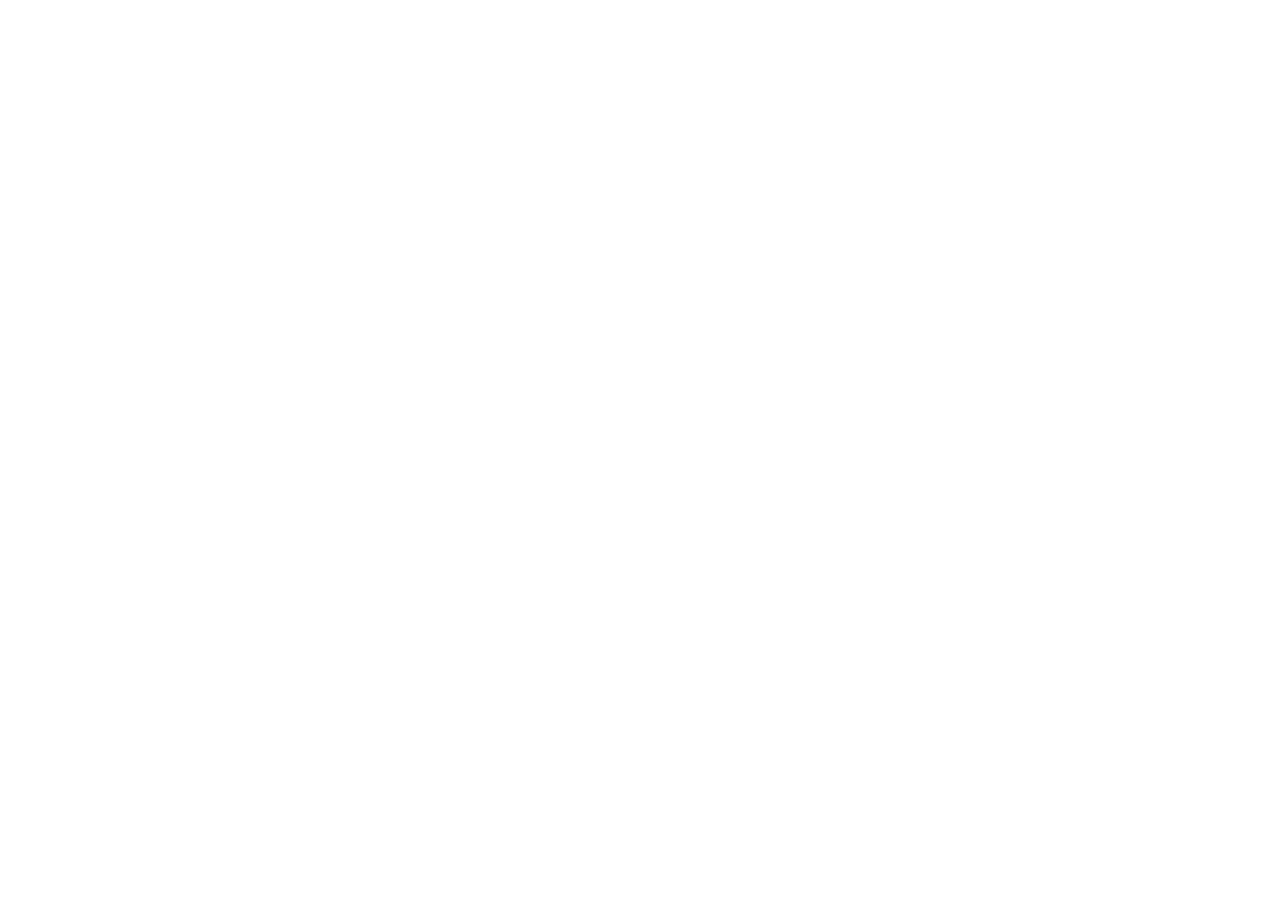
==== index.html @ 9d070414 "Preparazione su figma (non si vede ma ci sono)" ====
<!DOCTYPE html>
<html lang="en">
<head>
    <meta charset="UTF-8">
    <meta http-equiv="X-UA-Compatible" content="IE=edge">
    <meta name="viewport" content="width=device-width, initial-scale=1.0">
    <title>Spotify</title>

    <link rel="stylesheet" href="css/style.css">
    <link rel="preconnect" href="https://fonts.googleapis.com">
<link rel="preconnect" href="https://fonts.gstatic.com" crossorigin>
<link href="https://fonts.googleapis.com/css2?family=Montserrat:wght@300;400;500;600&display=swap" rel="stylesheet">
</head>
<body>
    
</body>
</html>
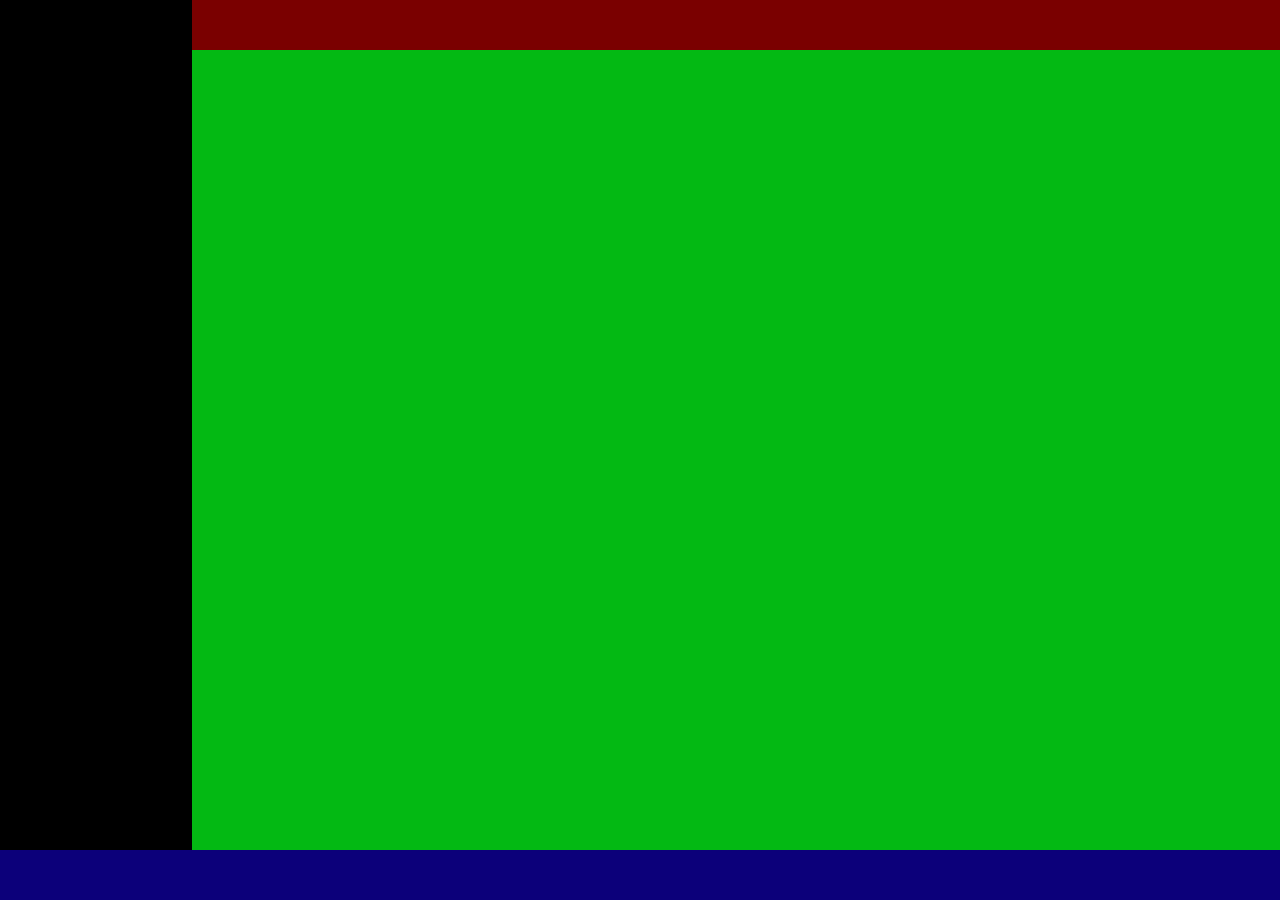
==== commit ac23582b: "Layout abbozzato" ====
--- a/index.html
+++ b/index.html
@@ -12,6 +12,16 @@
 <link href="https://fonts.googleapis.com/css2?family=Montserrat:wght@300;400;500;600&display=swap" rel="stylesheet">
 </head>
 <body>
-    
+    <div class="top-site flex">
+        <div class="col-left flex"> 
+            <div class="section-flex nav"></div>
+        </div>
+        <div class="col-right flex">
+            <div class="section-flex banner"></div>
+            <div class="section-flex main"></div>
+        </div>
+    </div>  
+        <div class="section-flex player"></div>
+
 </body>
 </html>--- a/css/style.css
+++ b/css/style.css
@@ -0,0 +1,53 @@
+*{
+    margin: 0;
+    padding: 0;
+    box-sizing: border-box;
+}
+
+.flex{
+    display: flex;
+    
+}
+
+.top-site{
+ flex-direction: row;
+ /* background-color: brown; */
+ width: 100%;
+ height: calc(100vh - 50px);
+}
+
+.col-right{
+    flex-direction: column;
+    width: 85%;
+    height: 100%;
+}
+
+
+.col-left{
+    width: 15%;
+    height: 100%;
+}
+
+
+.banner{
+    background-color: rgb(122, 0, 0);
+    flex-basis: 50px;
+}
+
+.nav{
+    flex-basis: 100%;
+    background-color: rgb(0, 0, 0);
+    height: calc(100vh - 50px);
+}
+
+
+.main{
+    background-color: rgb(3, 185, 19);
+    flex-basis: calc(100vh - 100px);
+}
+
+.player{
+    width: 100%;
+    background-color: rgb(12, 0, 122);
+    height: 50px;
+}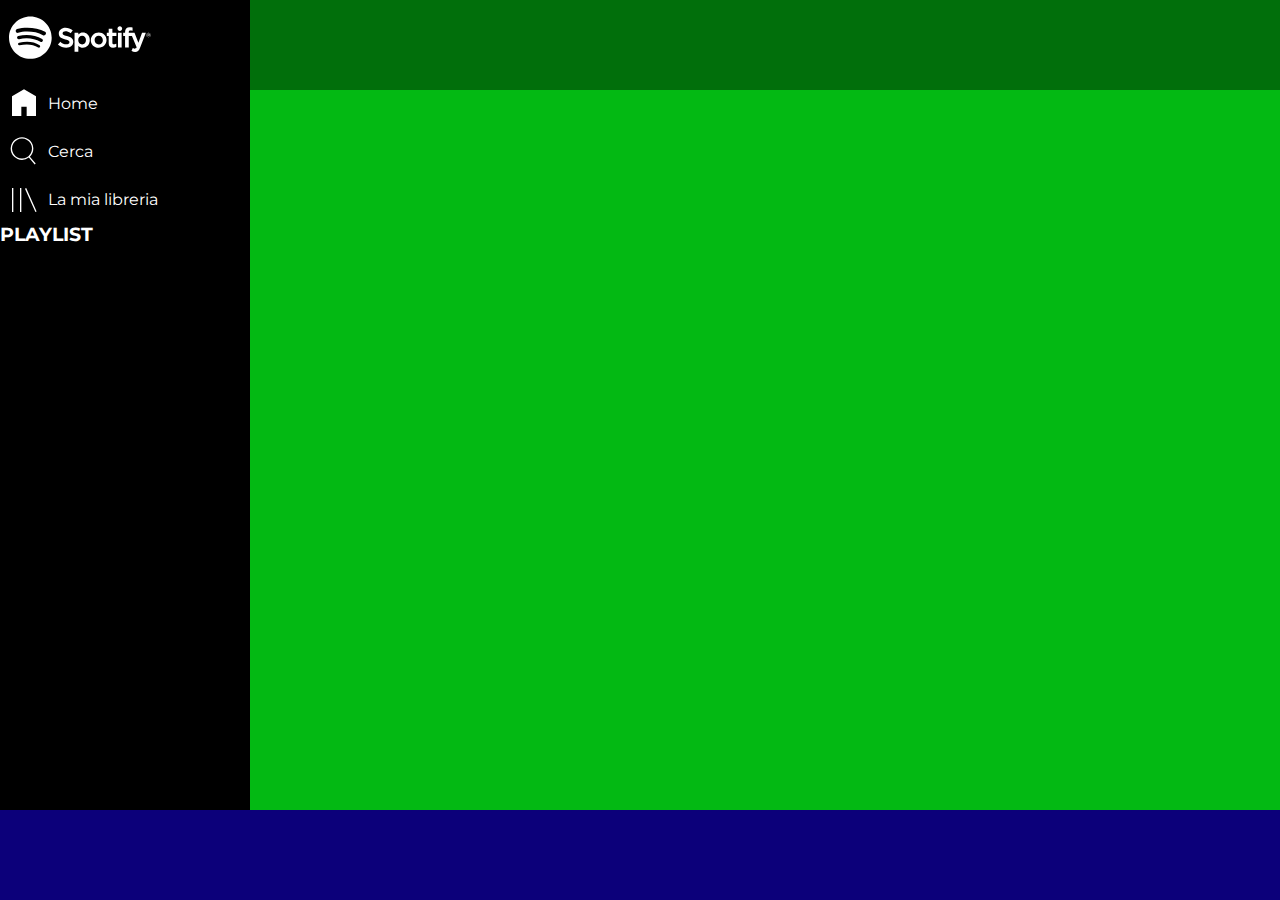
==== commit ef38c4da: "header (da finire)" ====
--- a/index.html
+++ b/index.html
@@ -14,14 +14,25 @@
 <body>
     <div class="top-site flex">
         <div class="col-left flex"> 
-            <div class="section-flex nav"></div>
+            <header>
+                <img class="logo" src="img/logo.svg" alt="Logo Spotify">
+                <ul class="navbar flex">
+                    <li class="flex"><img class="icon" src="img/home.svg" alt=""> Home</li>
+                    <li class="flex"><img class="icon" src="img/search.svg" alt=""> Cerca</li>
+                    <li class="flex"><img class="icon" src="img/libreria.svg" alt=""> La mia libreria</li>
+                </ul>
+                <h3>PLAYLIST</h3>
+                <span>
+                    <img src="img/" alt="">
+                </span>
+            </header>
         </div>
         <div class="col-right flex">
-            <div class="section-flex banner"></div>
-            <div class="section-flex main"></div>
+            <div class="banner"></div>
+            <main></main>
         </div>
     </div>  
-        <div class="section-flex player"></div>
+        <div class="player"></div>
 
 </body>
 </html>--- a/css/style.css
+++ b/css/style.css
@@ -3,7 +3,10 @@
     padding: 0;
     box-sizing: border-box;
 }
-
+html{
+    color: white;
+    font-family: "Montserrat", Arial, Helvetica, sans-serif;
+}
 .flex{
     display: flex;
     
@@ -11,43 +14,63 @@
 
 .top-site{
  flex-direction: row;
- /* background-color: brown; */
  width: 100%;
- height: calc(100vh - 50px);
+ height: calc(100vh - 90px);
 }
 
 .col-right{
     flex-direction: column;
-    width: 85%;
+    width: calc(100% - 250px);
     height: 100%;
+    background-color: rgb(3, 185, 19);
 }
 
 
 .col-left{
-    width: 15%;
+    width: 250px;
     height: 100%;
 }
 
 
 .banner{
-    background-color: rgb(122, 0, 0);
-    flex-basis: 50px;
+    background-color: rgba(0, 0, 0, .4);
+    flex-basis: 90px;
 }
 
-.nav{
-    flex-basis: 100%;
+header{
+    flex-basis: 250px;
     background-color: rgb(0, 0, 0);
-    height: calc(100vh - 50px);
+    height: calc(100vh - 90px);
 }
 
 
-.main{
+main{
     background-color: rgb(3, 185, 19);
-    flex-basis: calc(100vh - 100px);
+    flex-basis: calc(100vh - 180px);
 }
 
 .player{
     width: 100%;
     background-color: rgb(12, 0, 122);
-    height: 50px;
+    height: 90px;
+}
+
+/* header */
+
+.logo{
+    width: 10em;
+    padding: 1em .5em;
+}
+.navbar{
+    flex-direction: column;
+}
+li{
+    flex-direction: row;
+    align-items: center;
+    
+}
+
+.icon{
+    width: 3em;
+    padding: .5em;
 }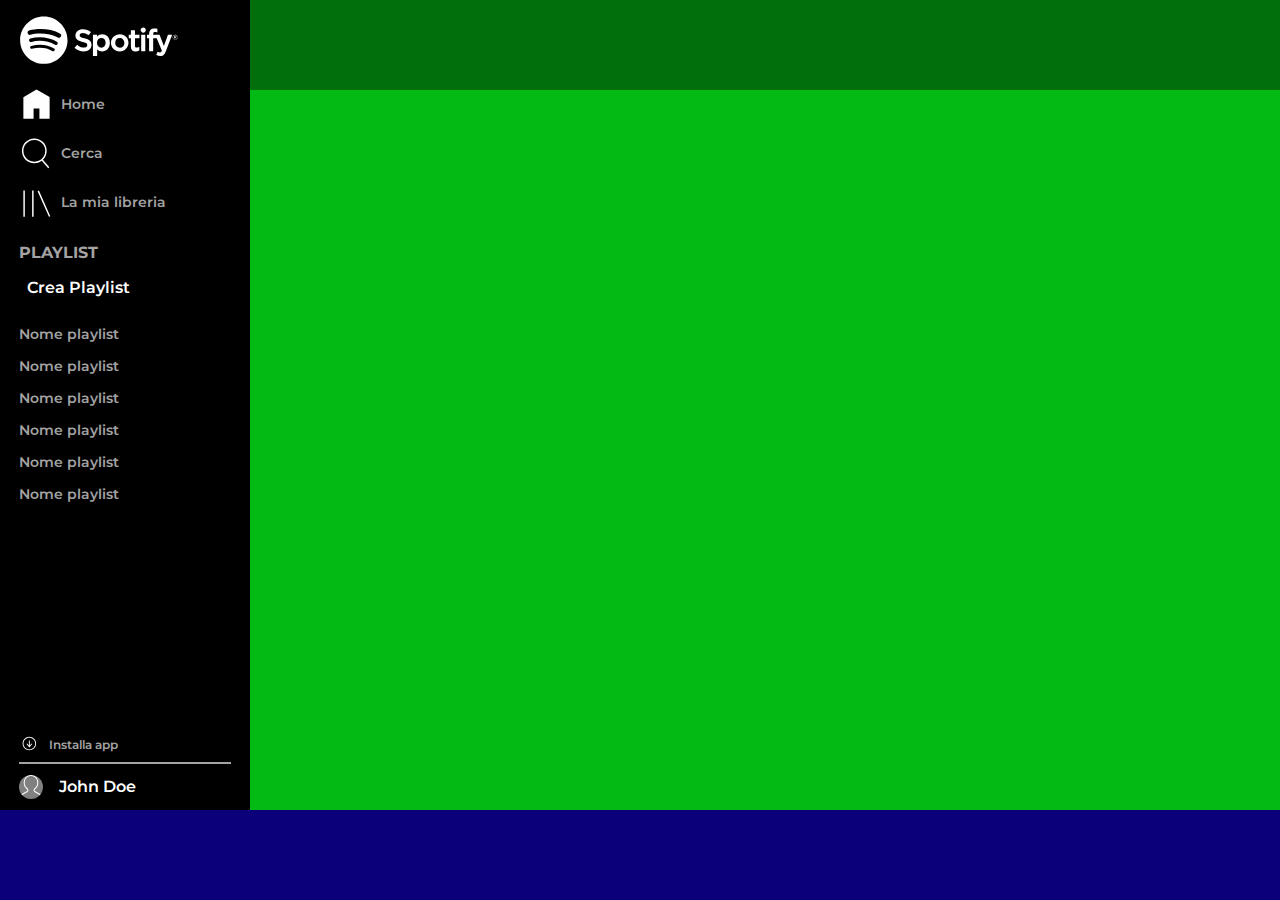
==== commit 8df7efa3: "header completo" ====
--- a/index.html
+++ b/index.html
@@ -10,29 +10,52 @@
     <link rel="preconnect" href="https://fonts.googleapis.com">
 <link rel="preconnect" href="https://fonts.gstatic.com" crossorigin>
 <link href="https://fonts.googleapis.com/css2?family=Montserrat:wght@300;400;500;600&display=swap" rel="stylesheet">
+<link rel="stylesheet" href="https://cdnjs.cloudflare.com/ajax/libs/font-awesome/6.0.0-beta3/css/all.min.css" integrity="sha512-Fo3rlrZj/k7ujTnHg4CGR2D7kSs0v4LLanw2qksYuRlEzO+tcaEPQogQ0KaoGN26/zrn20ImR1DfuLWnOo7aBA==" crossorigin="anonymous" referrerpolicy="no-referrer" />
 </head>
 <body>
-    <div class="top-site flex">
-        <div class="col-left flex"> 
-            <header>
+    <div class="site flex">
+            <header class="flex column">
                 <img class="logo" src="img/logo.svg" alt="Logo Spotify">
-                <ul class="navbar flex">
-                    <li class="flex"><img class="icon" src="img/home.svg" alt=""> Home</li>
-                    <li class="flex"><img class="icon" src="img/search.svg" alt=""> Cerca</li>
-                    <li class="flex"><img class="icon" src="img/libreria.svg" alt=""> La mia libreria</li>
+                <ul class="column flex">
+                    <li class="flex header-centered"><img class="icon" src="img/home.svg" alt=""> Home</li>
+                    <li class="flex header-centered"><img class="icon" src="img/search.svg" alt=""> Cerca</li>
+                    <li class="flex header-centered"><img class="icon" src="img/libreria.svg" alt=""> La mia libreria</li>
                 </ul>
                 <h3>PLAYLIST</h3>
-                <span>
-                    <img src="img/" alt="">
+                <span class="flex header-centered">
+                    <i class="fas fa-plus-square"></i>
+                    Crea Playlist
                 </span>
+                <ul class="column flex playlist">
+                    <li class="flex header-centered"> Nome playlist</li>
+                    <li class="flex header-centered"> Nome playlist</li>
+                    <li class="flex header-centered"> Nome playlist</li>
+                    <li class="flex header-centered"> Nome playlist</li>
+                    <li class="flex header-centered"> Nome playlist</li>
+                    <li class="flex header-centered"> Nome playlist</li>
+                    <li class="flex header-centered"> Nome playlist</li>
+                    <li class="flex header-centered"> Nome playlist</li>
+                    <li class="flex header-centered"> Nome playlist</li>
+                    <li class="flex header-centered"> Nome playlist</li>
+                </ul>
+                <div class="profile flex">
+                    <div class="install flex">
+                        <img src="img/download.svg" alt="">
+                        Installa app
+                    </div>
+                    <div class="line"></div>
+                    <div class="user-container flex">
+                        <div class="img-container">
+                            <img class="img-user" src="img/profile.svg" alt=""> 
+                        </div>
+                        <span>John Doe</span>
+                    </div>
+                </div>
             </header>
-        </div>
-        <div class="col-right flex">
             <div class="banner"></div>
             <main></main>
-        </div>
+            <div class="player"></div>
     </div>  
-        <div class="player"></div>
 
 </body>
 </html>--- a/css/style.css
+++ b/css/style.css
@@ -3,74 +3,135 @@
     padding: 0;
     box-sizing: border-box;
 }
+:root{
+    --height-topside:calc(100vh - 90px);
+    --height-bar: 90px;
+    --font-color: #A3A3A3;
+
+}
 html{
     color: white;
     font-family: "Montserrat", Arial, Helvetica, sans-serif;
+    font-weight: 600;
 }
 .flex{
     display: flex;
     
 }
 
-.top-site{
+.column{
+    flex-direction: column;
+}
+.site{
  flex-direction: row;
  width: 100%;
+ flex-wrap: wrap;
  height: calc(100vh - 90px);
 }
 
-.col-right{
-    flex-direction: column;
-    width: calc(100% - 250px);
-    height: 100%;
-    background-color: rgb(3, 185, 19);
-}
-
-
-.col-left{
-    width: 250px;
-    height: 100%;
-}
-
-
 .banner{
     background-color: rgba(0, 0, 0, .4);
-    flex-basis: 90px;
+    height: var(--height-bar);
+    width:calc(100% - 250px);
+    position: fixed;
+    top: 0;
+    right: 0;
 }
 
 header{
-    flex-basis: 250px;
+    flex:0 0 250px;
     background-color: rgb(0, 0, 0);
-    height: calc(100vh - 90px);
+    height: var(--height-topside);
+    padding-left: 1.2em;
+    color: var(--font-color);
 }
 
 
 main{
     background-color: rgb(3, 185, 19);
-    flex-basis: calc(100vh - 180px);
+    height: var(--height-topside);
+    flex:1 0 0 ;
+
 }
 
 .player{
     width: 100%;
     background-color: rgb(12, 0, 122);
-    height: 90px;
+    height: var(--height-bar);
 }
 
 /* header */
 
 .logo{
     width: 10em;
-    padding: 1em .5em;
+    padding: 1em 0;
 }
-.navbar{
-    flex-direction: column;
-}
-li{
+.header-centered {
     flex-direction: row;
     align-items: center;
-    
+}
+
+li{
+    font-size: 14px;
 }
 
 .icon{
     width: 3em;
-    padding: .5em;
+    padding: .5em .5em .5em 0;
+}
+
+header h3{
+    padding: 1rem 0;
+    font-size: 16px;
+}
+
+header i{
+    font-size: 4em;
+    padding-right: .5rem;
+}
+
+.playlist{
+    margin: 1.3em 0;
+    height: 200px;
+    overflow-y: auto;
+}
+.playlist > li{
+    padding: .5em 0;
+}
+.profile{
+    margin-right:1.2em;
+    flex: 1 1 auto;
+    justify-content: flex-end;
+    flex-direction: column;
+}
+.profile .install, 
+.profile .user-container {
+    margin: .7em 0 ;
+}
+.install{
+    font-size: 12px;
+    align-items: center;
+}
+.user-container{
+    align-items: center;
+}
+
+.profile img,
+.img-container{
+    width: 1.5em;
+    margin-right: 1em;
+}
+
+.line{
+    width: 100%;
+    border: 1px solid var(--font-color);
+}
+.img-container{
+    background-color: #808080;
+    border-radius: 50%;
+    overflow: hidden;
+    height: 1.5em;
+}
+span{
+color: white;
 }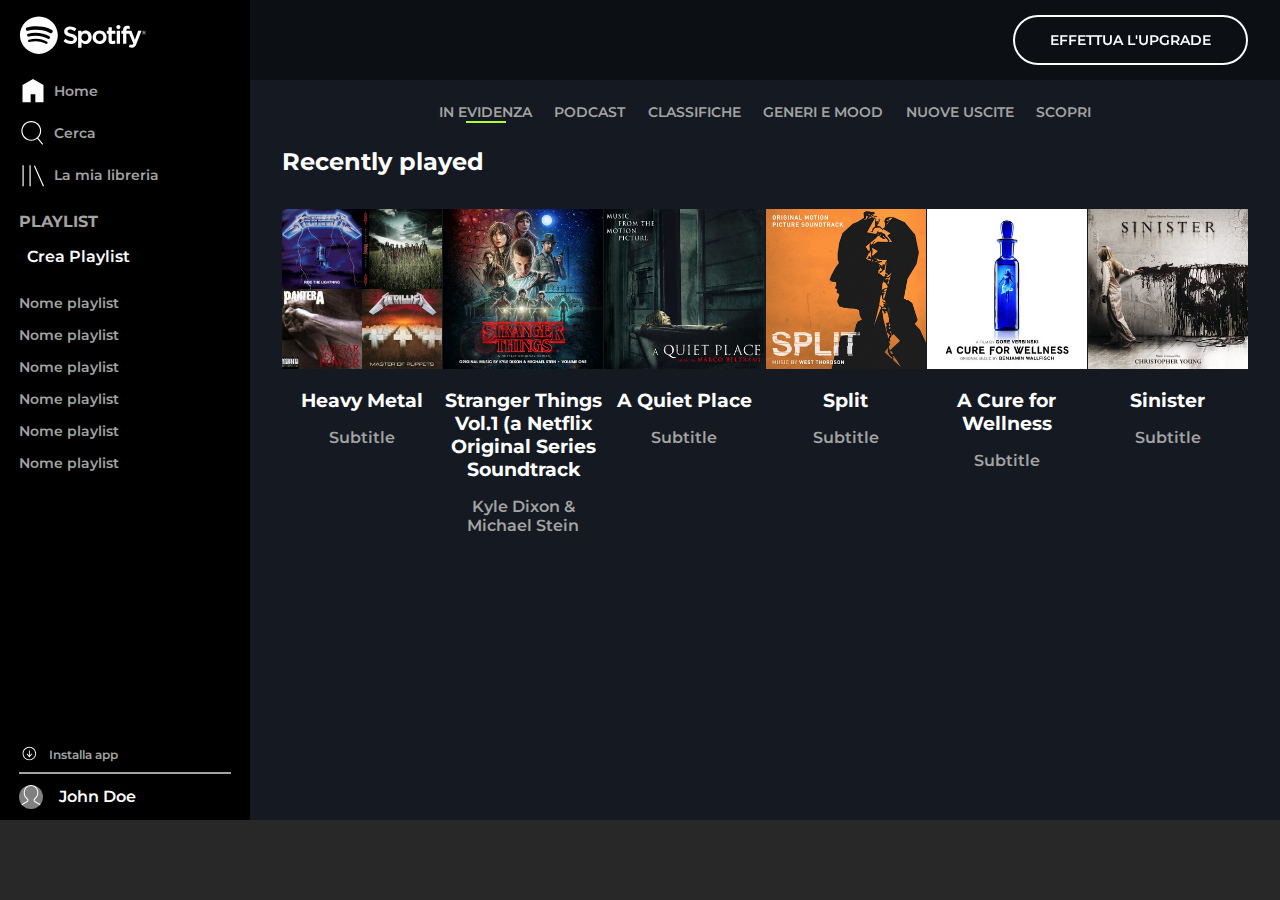
==== commit 0f54d5d9: "banner & recently played" ====
--- a/index.html
+++ b/index.html
@@ -17,26 +17,26 @@
             <header class="flex column">
                 <img class="logo" src="img/logo.svg" alt="Logo Spotify">
                 <ul class="column flex">
-                    <li class="flex header-centered"><img class="icon" src="img/home.svg" alt=""> Home</li>
-                    <li class="flex header-centered"><img class="icon" src="img/search.svg" alt=""> Cerca</li>
-                    <li class="flex header-centered"><img class="icon" src="img/libreria.svg" alt=""> La mia libreria</li>
+                    <li class="flex row-centered"><img class="icon" src="img/home.svg" alt=""> Home</li>
+                    <li class="flex row-centered"><img class="icon" src="img/search.svg" alt=""> Cerca</li>
+                    <li class="flex row-centered"><img class="icon" src="img/libreria.svg" alt=""> La mia libreria</li>
                 </ul>
                 <h3>PLAYLIST</h3>
-                <span class="flex header-centered">
+                <span class="flex row-centered">
                     <i class="fas fa-plus-square"></i>
                     Crea Playlist
                 </span>
                 <ul class="column flex playlist">
-                    <li class="flex header-centered"> Nome playlist</li>
-                    <li class="flex header-centered"> Nome playlist</li>
-                    <li class="flex header-centered"> Nome playlist</li>
-                    <li class="flex header-centered"> Nome playlist</li>
-                    <li class="flex header-centered"> Nome playlist</li>
-                    <li class="flex header-centered"> Nome playlist</li>
-                    <li class="flex header-centered"> Nome playlist</li>
-                    <li class="flex header-centered"> Nome playlist</li>
-                    <li class="flex header-centered"> Nome playlist</li>
-                    <li class="flex header-centered"> Nome playlist</li>
+                    <li class="flex row-centered"> Nome playlist</li>
+                    <li class="flex row-centered"> Nome playlist</li>
+                    <li class="flex row-centered"> Nome playlist</li>
+                    <li class="flex row-centered"> Nome playlist</li>
+                    <li class="flex row-centered"> Nome playlist</li>
+                    <li class="flex row-centered"> Nome playlist</li>
+                    <li class="flex row-centered"> Nome playlist</li>
+                    <li class="flex row-centered"> Nome playlist</li>
+                    <li class="flex row-centered"> Nome playlist</li>
+                    <li class="flex row-centered"> Nome playlist</li>
                 </ul>
                 <div class="profile flex">
                     <div class="install flex">
@@ -52,8 +52,59 @@
                     </div>
                 </div>
             </header>
-            <div class="banner"></div>
-            <main></main>
+            <div class="banner flex">
+                <div class="upgrade btn">
+                    Effettua l'upgrade
+                </div>
+            </div>
+            <main>
+                <ul class="nav flex">
+                    <li class="flex column">
+                        In evidenza
+                        <div class="nav-line"></div>
+                    </li>
+                    <li>Podcast </li>
+                    <li>Classifiche</li>
+                    <li>Generi e mood </li>
+                    <li>Nuove uscite </li>
+                    <li>Scopri</li>
+                </ul>
+
+            <h2>Recently played</h2>
+            <div class="track-played flex">
+                <div class="track-item flex">
+                    <img src="img/metal_lifting.jpg" alt="">
+                    <h3>Heavy Metal</h3>
+                    <span>Subtitle</span>
+                </div>
+                <div class="track-item flex">
+                    <img src="img/stranger.jpeg" alt="">
+                    <h3>Stranger Things Vol.1 (a Netflix Original Series Soundtrack</h3>
+                    <span>Kyle Dixon & Michael Stein</span>
+                </div>
+                <div class="track-item flex">
+                    <img src="img/aquietplace.jpeg" alt="">
+                    <h3>A Quiet Place</h3>
+                    <span>Subtitle</span>
+                </div>
+                <div class="track-item flex">
+                    <img src="img/split.jpeg" alt="">
+                    <h3>Split</h3>
+                    <span>Subtitle</span>
+                </div>
+                <div class="track-item flex">
+                    <img src="img/cure.jpeg" alt="">
+                    <h3>A Cure for Wellness</h3>
+                    <span>Subtitle</span>
+                </div>
+                <div class="track-item flex">
+                    <img src="img/sinister.jpeg" alt="">
+                    <h3>Sinister</h3>
+                    <span>Subtitle</span>
+                </div>
+            
+            </div>
+            </main>
             <div class="player"></div>
     </div>  
 
--- a/css/style.css
+++ b/css/style.css
@@ -4,8 +4,8 @@
     box-sizing: border-box;
 }
 :root{
-    --height-topside:calc(100vh - 90px);
-    --height-bar: 90px;
+    --height-topside:calc(100vh - var(--height-bar));
+    --height-bar: 80px;
     --font-color: #A3A3A3;
 
 }
@@ -26,18 +26,14 @@
  flex-direction: row;
  width: 100%;
  flex-wrap: wrap;
- height: calc(100vh - 90px);
+}
+.player{
+    width: 100%;
+    background-color: #282828;
+    height: var(--height-bar);
 }
 
-.banner{
-    background-color: rgba(0, 0, 0, .4);
-    height: var(--height-bar);
-    width:calc(100% - 250px);
-    position: fixed;
-    top: 0;
-    right: 0;
-}
-
+/* header */
 header{
     flex:0 0 250px;
     background-color: rgb(0, 0, 0);
@@ -45,28 +41,12 @@
     padding-left: 1.2em;
     color: var(--font-color);
 }
-
-
-main{
-    background-color: rgb(3, 185, 19);
-    height: var(--height-topside);
-    flex:1 0 0 ;
-
-}
-
-.player{
-    width: 100%;
-    background-color: rgb(12, 0, 122);
-    height: var(--height-bar);
-}
-
-/* header */
-
+/* colonna nav */
 .logo{
-    width: 10em;
+    width: 8em;
     padding: 1em 0;
 }
-.header-centered {
+.row-centered {
     flex-direction: row;
     align-items: center;
 }
@@ -76,9 +56,11 @@
 }
 
 .icon{
-    width: 3em;
+    width: 2.5em;
     padding: .5em .5em .5em 0;
 }
+
+/* playlist */
 
 header h3{
     padding: 1rem 0;
@@ -86,7 +68,7 @@
 }
 
 header i{
-    font-size: 4em;
+    font-size: 3em;
     padding-right: .5rem;
 }
 
@@ -98,6 +80,8 @@
 .playlist > li{
     padding: .5em 0;
 }
+
+/* profilo utente */
 .profile{
     margin-right:1.2em;
     flex: 1 1 auto;
@@ -133,5 +117,81 @@
     height: 1.5em;
 }
 span{
-color: white;
+    color: white;
+}
+
+/* Banner */
+.banner{
+    background-color: rgba(0, 0, 0, .4);
+    height: var(--height-bar);
+    width:calc(100% - 250px);
+    position: fixed;
+    top: 0;
+    right: 0;
+    justify-content: flex-end;
+    align-items: center;
+}
+
+.btn{
+    background-color: transparent;
+    border: 2px solid white;
+    color: white;
+    padding: 1em 2.5em;
+    border-radius: 30px;
+    text-transform:uppercase;
+    font-size: 14px;
+    margin-right: 2rem;
+}
+/* main page */
+main{
+    background-color: #141922;
+    height: var(--height-topside);
+    flex:1 1 0;
+    padding:calc(1em + var(--height-bar)) 2em;
+    color: var(--font-color);
+}
+.nav{
+    justify-content: center;
+    list-style: none;
+    flex-wrap: wrap;
+}
+.nav > li{
+    margin: .5em .8em;
+    text-transform: uppercase;
+}
+.nav > li:hover{
+    color: white;
+}
+.nav-line{
+    width: 40px;
+    border: 1px solid #ADFF2F;
+    align-self: center;
+}
+
+main h2{
+    color: white;
+    padding: .7em 0;
+}
+
+.track-played{
+    padding: 1em 0;
+    justify-content: space-between;
+    
+
+}
+.track-item{
+    flex:0 1 calc(90vw / 6 - 2em);
+    height: calc(90vw / 6 - 2em);
+    flex-direction: column;
+    text-align: center;
+    color: white;  
+}
+.track-item > img{
+    width: 100%;
+    margin-bottom:1.3em ;
+}
+
+.track-item > span{
+    padding-top: 1em;
+    color: var(--font-color);
 }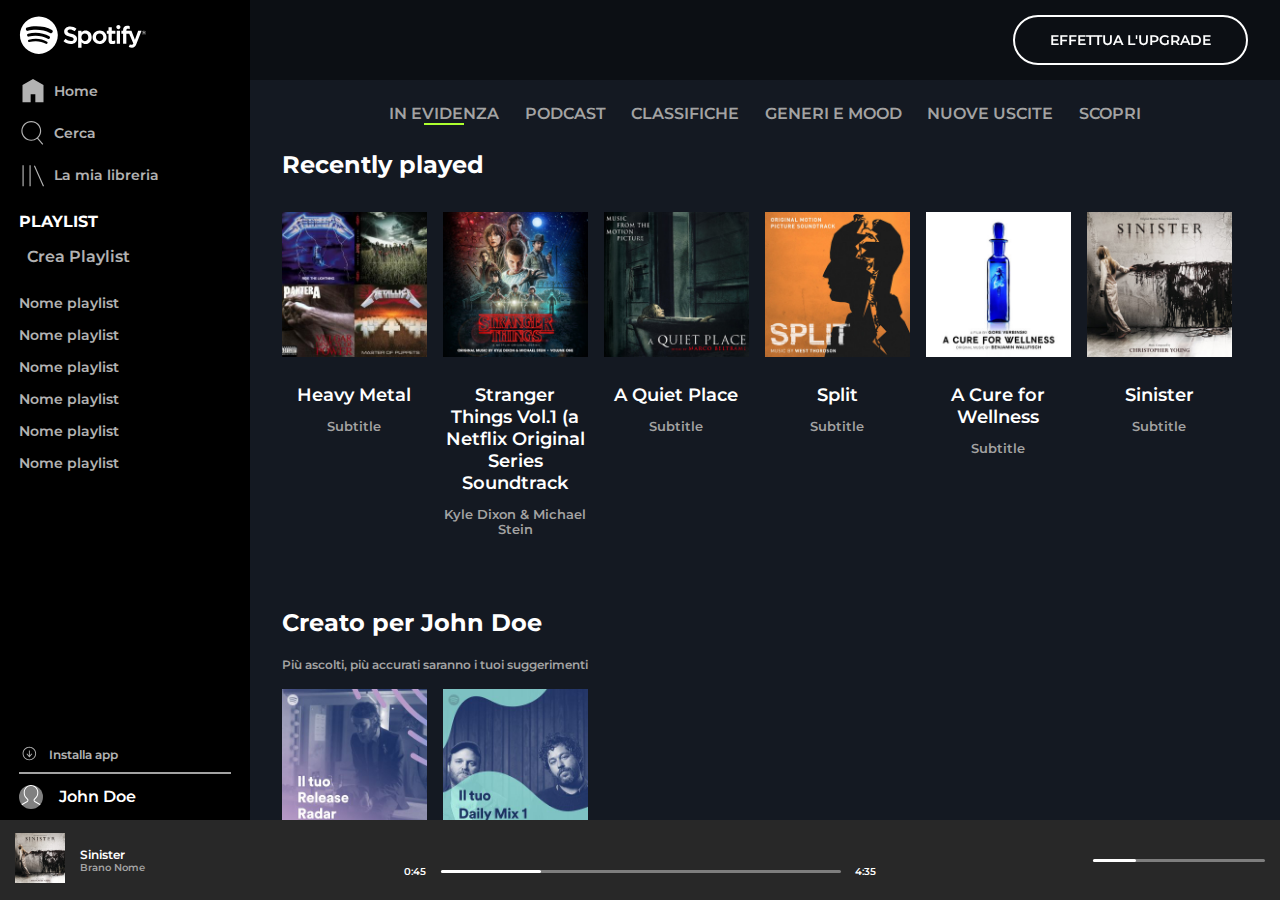
==== commit 97f4ee29: "footer" ====
--- a/index.html
+++ b/index.html
@@ -5,108 +5,219 @@
     <meta http-equiv="X-UA-Compatible" content="IE=edge">
     <meta name="viewport" content="width=device-width, initial-scale=1.0">
     <title>Spotify</title>
-
+    
     <link rel="stylesheet" href="css/style.css">
     <link rel="preconnect" href="https://fonts.googleapis.com">
-<link rel="preconnect" href="https://fonts.gstatic.com" crossorigin>
-<link href="https://fonts.googleapis.com/css2?family=Montserrat:wght@300;400;500;600&display=swap" rel="stylesheet">
-<link rel="stylesheet" href="https://cdnjs.cloudflare.com/ajax/libs/font-awesome/6.0.0-beta3/css/all.min.css" integrity="sha512-Fo3rlrZj/k7ujTnHg4CGR2D7kSs0v4LLanw2qksYuRlEzO+tcaEPQogQ0KaoGN26/zrn20ImR1DfuLWnOo7aBA==" crossorigin="anonymous" referrerpolicy="no-referrer" />
+    <link rel="preconnect" href="https://fonts.gstatic.com" crossorigin>
+    <link href="https://fonts.googleapis.com/css2?family=Montserrat:wght@300;400;500;600&display=swap" rel="stylesheet">
+    <link rel="stylesheet" href="https://cdnjs.cloudflare.com/ajax/libs/font-awesome/6.0.0-beta3/css/all.min.css" integrity="sha512-Fo3rlrZj/k7ujTnHg4CGR2D7kSs0v4LLanw2qksYuRlEzO+tcaEPQogQ0KaoGN26/zrn20ImR1DfuLWnOo7aBA==" crossorigin="anonymous" referrerpolicy="no-referrer" />
 </head>
 <body>
     <div class="site flex">
-            <header class="flex column">
-                <img class="logo" src="img/logo.svg" alt="Logo Spotify">
-                <ul class="column flex">
-                    <li class="flex row-centered"><img class="icon" src="img/home.svg" alt=""> Home</li>
-                    <li class="flex row-centered"><img class="icon" src="img/search.svg" alt=""> Cerca</li>
-                    <li class="flex row-centered"><img class="icon" src="img/libreria.svg" alt=""> La mia libreria</li>
-                </ul>
-                <h3>PLAYLIST</h3>
-                <span class="flex row-centered">
-                    <i class="fas fa-plus-square"></i>
-                    Crea Playlist
-                </span>
-                <ul class="column flex playlist">
-                    <li class="flex row-centered"> Nome playlist</li>
-                    <li class="flex row-centered"> Nome playlist</li>
-                    <li class="flex row-centered"> Nome playlist</li>
-                    <li class="flex row-centered"> Nome playlist</li>
-                    <li class="flex row-centered"> Nome playlist</li>
-                    <li class="flex row-centered"> Nome playlist</li>
-                    <li class="flex row-centered"> Nome playlist</li>
-                    <li class="flex row-centered"> Nome playlist</li>
-                    <li class="flex row-centered"> Nome playlist</li>
-                    <li class="flex row-centered"> Nome playlist</li>
-                </ul>
-                <div class="profile flex">
-                    <div class="install flex">
-                        <img src="img/download.svg" alt="">
+        <header class="flex column">
+            <img class="logo-small" src="img/logo-small.svg" alt="">
+            <img class="logo hidden-menu" src="img/logo.svg" alt="Logo Spotify">
+            <ul class="column flex">
+                <li class="flex hov-item"><img class="icon" src="img/home.svg" alt="">
+                    <span class="hidden-menu">
+                        Home
+                    </span>
+                </li>
+                <li class="flex hov-item">
+                    <img class="icon" src="img/search.svg" alt="">
+                    <span class="hidden-menu">
+                        Cerca
+                    </span>
+                </li>
+                <li class="flex hov-item">
+                    <img class="icon" src="img/libreria.svg" alt="">
+                    <span class="hidden-menu">
+                        La mia libreria
+                    </span>
+                </li>
+            </ul>
+            <h3 class="hidden-menu">PLAYLIST</h3>
+            <span class="flex hidden-menu nav-item hov-item">
+                <i class="fas fa-plus-square"></i>
+                Crea Playlist
+            </span>
+            <ul class="column flex playlist hidden-menu">
+                <li class="flex hov-item"> Nome playlist</li>
+                <li class="flex hov-item"> Nome playlist</li>
+                <li class="flex hov-item"> Nome playlist</li>
+                <li class="flex hov-item"> Nome playlist</li>
+                <li class="flex hov-item"> Nome playlist</li>
+                <li class="flex hov-item"> Nome playlist</li>
+                <li class="flex hov-item"> Nome playlist</li>
+                <li class="flex hov-item"> Nome playlist</li>
+                <li class="flex hov-item"> Nome playlist</li>
+                <li class="flex hov-item"> Nome playlist</li>
+            </ul>
+            <div class="profile flex">
+                <div class="install flex hov-item">
+                    <img src="img/download.svg" alt="">
+                    <span class="hidden-menu">
                         Installa app
-                    </div>
-                    <div class="line"></div>
-                    <div class="user-container flex">
-                        <div class="img-container">
-                            <img class="img-user" src="img/profile.svg" alt=""> 
-                        </div>
-                        <span>John Doe</span>
-                    </div>
-                </div>
-            </header>
-            <div class="banner flex">
-                <div class="upgrade btn">
-                    Effettua l'upgrade
-                </div>
-            </div>
-            <main>
-                <ul class="nav flex">
-                    <li class="flex column">
-                        In evidenza
-                        <div class="nav-line"></div>
-                    </li>
-                    <li>Podcast </li>
-                    <li>Classifiche</li>
-                    <li>Generi e mood </li>
-                    <li>Nuove uscite </li>
-                    <li>Scopri</li>
-                </ul>
-
+                    </span>
+                </div>
+                <div class="line hidden-menu"></div>
+                <div class="user-container flex">
+                    <div class="img-container">
+                        <img class="img-user" src="img/profile.svg" alt=""> 
+                    </div>
+                    <span  class="hidden-menu">John Doe</span>
+                </div>
+            </div>
+        </header>
+        <div class="banner flex">
+            <div class="upgrade btn">
+                Effettua l'upgrade
+            </div>
+        </div>
+        <main>
+            <ul class="nav flex">
+                <li class="flex column ">
+                    In evidenza
+                    <div class="nav-line"></div>
+                </li>
+                <li>Podcast </li>
+                <li>Classifiche</li>
+                <li>Generi e mood </li>
+                <li>Nuove uscite </li>
+                <li>Scopri</li>
+            </ul>
+            
             <h2>Recently played</h2>
             <div class="track-played flex">
                 <div class="track-item flex">
-                    <img src="img/metal_lifting.jpg" alt="">
-                    <h3>Heavy Metal</h3>
-                    <span>Subtitle</span>
-                </div>
-                <div class="track-item flex">
-                    <img src="img/stranger.jpeg" alt="">
-                    <h3>Stranger Things Vol.1 (a Netflix Original Series Soundtrack</h3>
+                    <div class="img-track flex">
+                        <i class="far fa-play-circle"></i>
+                        <img class="flex" src="img/metal_lifting.jpg" alt="">
+                    </div>
+                    <span class="title">Heavy Metal</span>
+                    <span>Subtitle</span>
+                </div>
+                <div class="track-item flex">
+                    <div class="img-track flex">
+                        <i class="far fa-play-circle"></i>
+                        <img class="flex" src="img/stranger.jpeg" alt="">
+                    </div>
+                    <span class="title">Stranger Things Vol.1 (a Netflix Original Series Soundtrack</span>
                     <span>Kyle Dixon & Michael Stein</span>
                 </div>
                 <div class="track-item flex">
-                    <img src="img/aquietplace.jpeg" alt="">
-                    <h3>A Quiet Place</h3>
-                    <span>Subtitle</span>
-                </div>
-                <div class="track-item flex">
-                    <img src="img/split.jpeg" alt="">
-                    <h3>Split</h3>
-                    <span>Subtitle</span>
-                </div>
-                <div class="track-item flex">
-                    <img src="img/cure.jpeg" alt="">
-                    <h3>A Cure for Wellness</h3>
-                    <span>Subtitle</span>
-                </div>
-                <div class="track-item flex">
+                    <div class="img-track flex">
+                        <i class="far fa-play-circle"></i>
+                        <img class="flex" src="img/aquietplace.jpeg" alt="">
+                    </div>
+                    <span class="title">A Quiet Place</span>
+                    <span>Subtitle</span>
+                </div>
+                <div class="track-item flex">
+                    <div class="img-track flex">
+                        <i class="far fa-play-circle"></i>
+                        <img class="flex" src="img/split.jpeg" alt="">
+                    </div>
+                    <span class="title">Split</span>
+                    <span>Subtitle</span>
+                </div>
+                <div class="track-item flex">
+                    <div class="img-track flex">
+                        <i class="far fa-play-circle"></i>
+                        <img class="flex" src="img/cure.jpeg" alt="">
+                    </div>
+                    <span class="title">A Cure for Wellness</span>
+                    <span>Subtitle</span>
+                </div>
+                <div class="track-item flex">
+                    <div class="img-track flex">
+                        <i class="far fa-play-circle"></i>
+                        <img class="flex" src="img/sinister.jpeg" alt="">
+                    </div>
+                    <span class="title">Sinister</span>
+                    <span>Subtitle</span>
+                </div>
+            </div>
+            
+            <h2>Creato per John Doe</h2>
+            <span class="subtitle">Più ascolti, più accurati saranno i tuoi suggerimenti</span>
+            <div class="track-played flex">
+                <div class="track-item flex">
+                    <div class="img-track flex">
+                        <i class="far fa-play-circle"></i>
+                        <img src="img/radar.jpeg" alt="">
+                    </div>
+                    <span class="title">Release Radar</span>
+                </div>
+                <div class="track-item flex">
+                    <div class="img-track flex">
+                        <i class="far fa-play-circle"></i>
+                        <img src="img/mixdaily.jpeg" alt="">
+                    </div>
+                    <span class="title">Il tuo Daily Mix</span>
+                </div>
+            </div>
+
+            <h2>Artisti più popolari</h2>
+            <span class="subtitle">Più ascolti, più accurati saranno i tuoi suggerimenti</span>
+            <div class="track-played flex">
+                <div class="track-item flex">
+                    <img class="circle" src="img/youg.jpeg
+                    " alt="">
+                    <span class="title">Lana Del Rey</span>
+                </div>
+                <div class="track-item flex">
+                    <img class="circle" src="img/einaudi.jpeg" alt="">
+                    <span class="title">Ludovico Einaudi</span>
+                </div>
+            </div>
+        </main>
+        <div class="player flex">
+            <div class="player-container lateral">
+                <div class="currently-played">
                     <img src="img/sinister.jpeg" alt="">
-                    <h3>Sinister</h3>
-                    <span>Subtitle</span>
-                </div>
-            
-            </div>
-            </main>
-            <div class="player"></div>
+                </div>
+                <div class="current-song flex">
+                    <span class="current-track">Sinister</span>
+                    <span class="artist">Brano Nome</span>
+                </div>
+                <i class="far fa-heart hov-item"></i>
+                <i class="far fa-folder hov-item"></i>
+            </div>
+            <div class="player-container center">
+                <div class="media-player flex">
+                    <i class="fas fa-random"></i>
+                    <i class="fas fa-step-backward"></i>
+                    <i class="far fa-play-circle"></i>
+                    <i class="fas fa-step-forward"></i>
+                    <i class="fas fa-redo-alt"></i>
+                </div>
+                <div class="song-bar flex">
+                    <span class="time">
+                        0:45
+                    </span>
+
+                    <span class="time-bar">
+                        <span class="total-time"></span>
+                        <span class="current-time"></span>
+                    </span>
+                    <span class="time">
+                        4:35
+                    </span>
+                </div>
+            </div>
+            <div class="player-container lateral">
+                <i class="fas fa-bars"></i>
+                <i class="fas fa-desktop"></i>
+                <i class="fas fa-volume-up"></i>
+                <span class="time-bar">
+                    <span class="total-time"></span>
+                    <span class="current-time"></span>
+                </span>
+            </div>
+
+        </div>
     </div>  
-
+    
 </body>
 </html>--- a/css/style.css
+++ b/css/style.css
@@ -7,7 +7,8 @@
     --height-topside:calc(100vh - var(--height-bar));
     --height-bar: 80px;
     --font-color: #A3A3A3;
-
+    --width-header-xs:70px;
+    
 }
 html{
     color: white;
@@ -18,19 +19,21 @@
     display: flex;
     
 }
-
+ 
 .column{
     flex-direction: column;
 }
 .site{
- flex-direction: row;
- width: 100%;
- flex-wrap: wrap;
-}
-.player{
-    width: 100%;
-    background-color: #282828;
-    height: var(--height-bar);
+    flex-direction: row;
+    width: 100%;
+    flex-wrap: wrap;
+}
+.hov-item{
+    opacity: .7;
+}
+.hov-item:hover{
+    opacity: 1;
+    cursor: pointer;
 }
 
 /* header */
@@ -39,22 +42,23 @@
     background-color: rgb(0, 0, 0);
     height: var(--height-topside);
     padding-left: 1.2em;
-    color: var(--font-color);
+    color: white
 }
 /* colonna nav */
 .logo{
     width: 8em;
     padding: 1em 0;
 }
-.row-centered {
-    flex-direction: row;
-    align-items: center;
-}
-
-li{
+.logo-small{
+    display: none;
+}
+header .nav-item{
+    align-items: center;
+}
+header li{
     font-size: 14px;
-}
-
+    align-items: center;
+}
 .icon{
     width: 2.5em;
     padding: .5em .5em .5em 0;
@@ -95,6 +99,7 @@
 .install{
     font-size: 12px;
     align-items: center;
+    color: white;
 }
 .user-container{
     align-items: center;
@@ -116,7 +121,7 @@
     overflow: hidden;
     height: 1.5em;
 }
-span{
+.user-container > span{
     color: white;
 }
 
@@ -142,13 +147,20 @@
     font-size: 14px;
     margin-right: 2rem;
 }
+
+.btn:hover{
+    padding: 1.2em 2.7em;
+}
 /* main page */
+
+/* nav bar */
 main{
     background-color: #141922;
     height: var(--height-topside);
     flex:1 1 0;
     padding:calc(1em + var(--height-bar)) 2em;
     color: var(--font-color);
+    overflow-y: auto;
 }
 .nav{
     justify-content: center;
@@ -158,16 +170,19 @@
 .nav > li{
     margin: .5em .8em;
     text-transform: uppercase;
-}
+    color: var(--font-color);
+}
+
 .nav > li:hover{
     color: white;
+    cursor: pointer;
 }
 .nav-line{
     width: 40px;
     border: 1px solid #ADFF2F;
     align-self: center;
 }
-
+/* Scelta album */
 main h2{
     color: white;
     padding: .7em 0;
@@ -175,23 +190,214 @@
 
 .track-played{
     padding: 1em 0;
-    justify-content: space-between;
-    
-
+    justify-content: flex-start;
+    flex-wrap: wrap;
+    
+    
 }
 .track-item{
-    flex:0 1 calc(90vw / 6 - 2em);
-    height: calc(90vw / 6 - 2em);
+    width: calc(100% / 6 - 1em);
+    margin: 0 1em 2em 0;
     flex-direction: column;
     text-align: center;
     color: white;  
 }
-.track-item > img{
+
+.img-track{
+    position: relative;
+    align-items: center;
+    justify-content: center;
     width: 100%;
     margin-bottom:1.3em ;
 }
+.img-track > img{
+    object-fit: contain;
+    width: 100%;
+}
+.track-item .title{
+    font-size: 18px;
+    color: white;
+}
 
 .track-item > span{
-    padding-top: 1em;
+    font-size: .8em;
+    padding: .4rem 0;
     color: var(--font-color);
+    
+}
+.subtitle{
+    font-size: 12px;
+    color: var(--font-color);
+    
+}
+.circle{
+    border-radius: 50%;
+}
+.track-item i{
+    display: none ;
+    font-size: 4em;
+    position: absolute;
+    justify-self: center;
+}
+.track-item:hover img{
+    filter: brightness(.6);
+} 
+.track-item:hover i{
+    display: block;
+    z-index: 1;
+}
+
+
+/* cambio dispositivi */
+@media screen and (max-width:1100px) and (min-width:701px){
+    .track-item{
+        width: calc(100% / 4 - 1em);
+    }
+}
+@media screen and (max-width:700px){
+    .track-item{
+        width: calc(100% / 2 - 1em);
+    }
+}
+@media screen and (max-width:600px){
+    .hidden-menu{
+        display: none;
+    }
+    header{
+        flex:0 0 var(--width-header-xs);
+        margin-right: 0;
+    }
+    header li{
+        font-size: 20px;
+    }
+    .banner{
+        width: calc(100% - var(--width-header-xs));
+    }
+    .logo-small{
+        display: block;
+        width: 40px;
+        margin: 1em 0;
+    }
+    .img-container{
+        width: 2.5em;
+        height: 2.5em;
+        margin: auto;
+    }
+    .profile img{
+        width: 2.5em;
+        margin: auto;
+    }
+}
+
+
+/* footer */
+
+.player{
+    justify-content: space-between;
+    width: 100%;
+    background-color: #282828;
+    height: var(--height-bar);
+    position: sticky;
+}
+
+.player-container{
+    display: flex;
+    align-items: center;    
+}
+
+.lateral{
+    flex: 0 1 250px;
+}
+
+.currently-played{
+    flex: 0 0 50px;
+    margin:0 15px;
+}
+.currently-played > img{
+    width: 100%;
+}
+
+.current-song{
+    flex: 1 1 30px;
+    font-size: 12px;
+    flex-direction: column;
+}
+.artist{
+    font-size: .8em;
+    color: var(--font-color);
+}
+.player-container i{
+    margin: 0 .5em;
+}
+.center{
+   flex-direction: column; 
+   justify-content: space-evenly;
+   flex: 0 1 500px;
+}
+.media-player{
+    width: 300px;
+    justify-content: space-evenly;
+    align-items: center;
+}
+.media-player i{
+    flex: 0 1 0;
+}
+.media-player .fa-play-circle{
+    font-size: 2em;
+}
+.media-player .fa-play-circle:hover{
+    font-size: 2.2em;
+}
+.song-bar{
+    width: 100%;
+    align-items: center;
+    justify-content: space-evenly;
+}
+.time-bar{
+    flex: 0 1 80%;
+    height: 3px;
+    position: relative;
+}
+.total-time{
+    width: 100%;
+    height: 100%;
+    border-radius: 4px;
+    background-color: white;
+    opacity: .4;
+    position: absolute;
+}
+.current-time{
+    background-color: white;
+    height: 3px;
+    border-radius: 4px;
+    width: 25%;
+    opacity: 1;
+    position: absolute;
+}
+
+.current-time::after{
+    content: "";
+    width: 15px;
+    height: 15px;
+    border-radius: 50%;
+    background-color: white;
+    position: absolute;
+    top: 50%;
+    right:0;
+    transform: translate(0, -50%);
+    display: none;
+}
+
+.time-bar:hover .current-time::after{
+    display: inline-block;
+}
+.time-bar:hover .current-time{
+    background-color: #ADFF2F;
+}
+.time{
+    font-size: .6em;
+    
+}
+.lateral .time-bar{
+    margin: 0 15px;
 }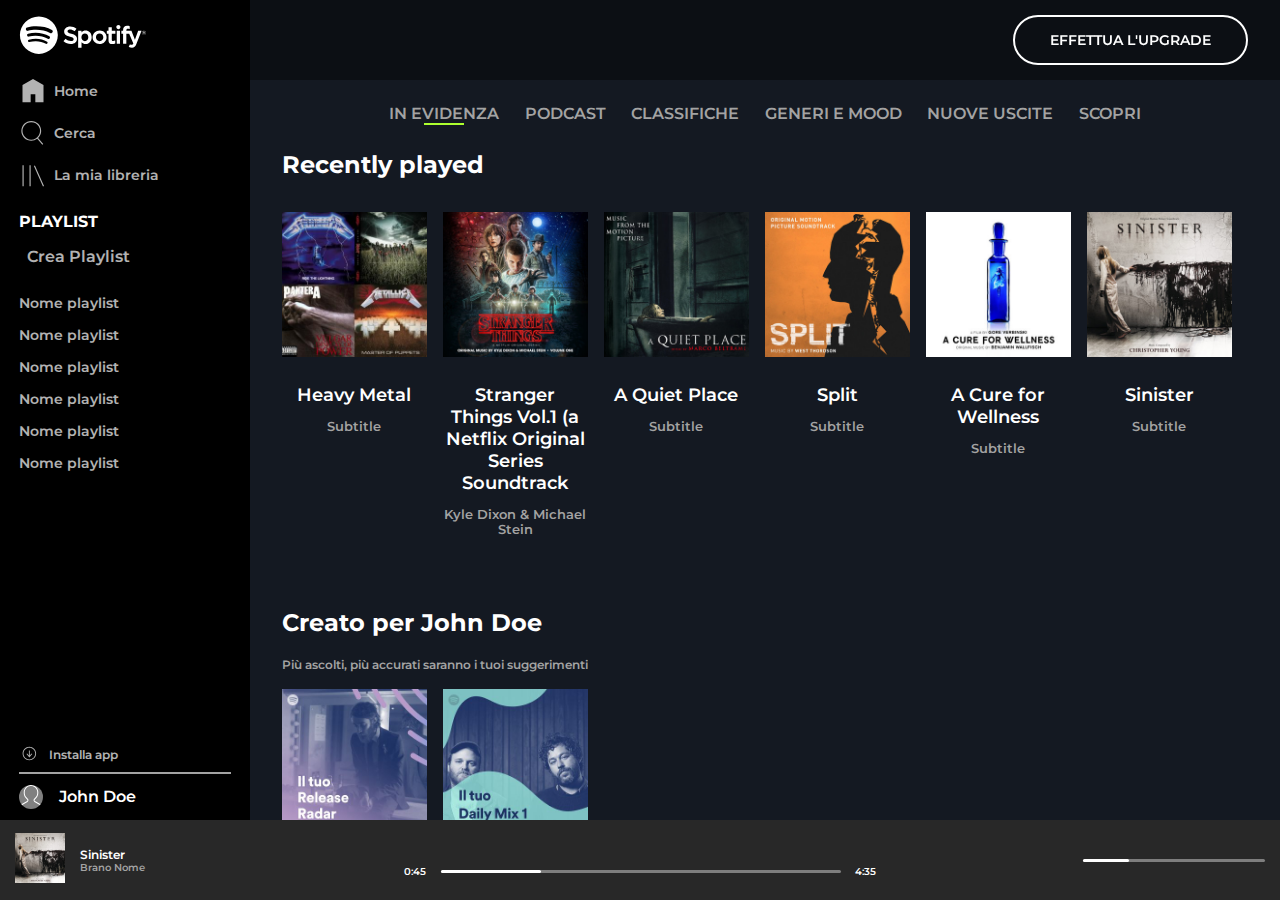
==== commit 1f7eea1f: "player simil-spotify" ====
--- a/index.html
+++ b/index.html
@@ -173,7 +173,7 @@
             </div>
         </main>
         <div class="player flex">
-            <div class="player-container lateral">
+            <div class="player-container left">
                 <div class="currently-played">
                     <img src="img/sinister.jpeg" alt="">
                 </div>
@@ -181,8 +181,10 @@
                     <span class="current-track">Sinister</span>
                     <span class="artist">Brano Nome</span>
                 </div>
-                <i class="far fa-heart hov-item"></i>
-                <i class="far fa-folder hov-item"></i>
+                <div class="player-icon">
+                    <i class="far fa-heart hov-item"></i>
+                    <i class="far fa-folder hov-item"></i>
+                </div>
             </div>
             <div class="player-container center">
                 <div class="media-player flex">
@@ -206,7 +208,7 @@
                     </span>
                 </div>
             </div>
-            <div class="player-container lateral">
+            <div class="player-container right">
                 <i class="fas fa-bars"></i>
                 <i class="fas fa-desktop"></i>
                 <i class="fas fa-volume-up"></i>
--- a/css/style.css
+++ b/css/style.css
@@ -287,6 +287,13 @@
         width: 2.5em;
         margin: auto;
     }
+    .currently-played{
+        display: none;
+    }
+    .current-song{
+        margin-left: 15px;
+    }
+
 }
 
 
@@ -298,6 +305,7 @@
     background-color: #282828;
     height: var(--height-bar);
     position: sticky;
+    overflow-x: auto;
 }
 
 .player-container{
@@ -305,12 +313,17 @@
     align-items: center;    
 }
 
-.lateral{
+.left{
     flex: 0 1 250px;
+    min-width: 200px;
+}
+.right{
+    flex: 0 1 250px;
+    min-width: 200px;
 }
 
 .currently-played{
-    flex: 0 0 50px;
+    flex: 0 1 50px;
     margin:0 15px;
 }
 .currently-played > img{
@@ -318,7 +331,7 @@
 }
 
 .current-song{
-    flex: 1 1 30px;
+    flex: 1 1 0;
     font-size: 12px;
     flex-direction: column;
 }
@@ -326,16 +339,21 @@
     font-size: .8em;
     color: var(--font-color);
 }
+.player-icon{
+    flex: 1 1 0;
+}
 .player-container i{
     margin: 0 .5em;
+    font-size: .8em;
 }
 .center{
    flex-direction: column; 
    justify-content: space-evenly;
    flex: 0 1 500px;
+   min-width: 270px;
 }
 .media-player{
-    width: 300px;
+    width: 50%;
     justify-content: space-evenly;
     align-items: center;
 }
@@ -398,6 +416,6 @@
     font-size: .6em;
     
 }
-.lateral .time-bar{
+.right .time-bar{
     margin: 0 15px;
 }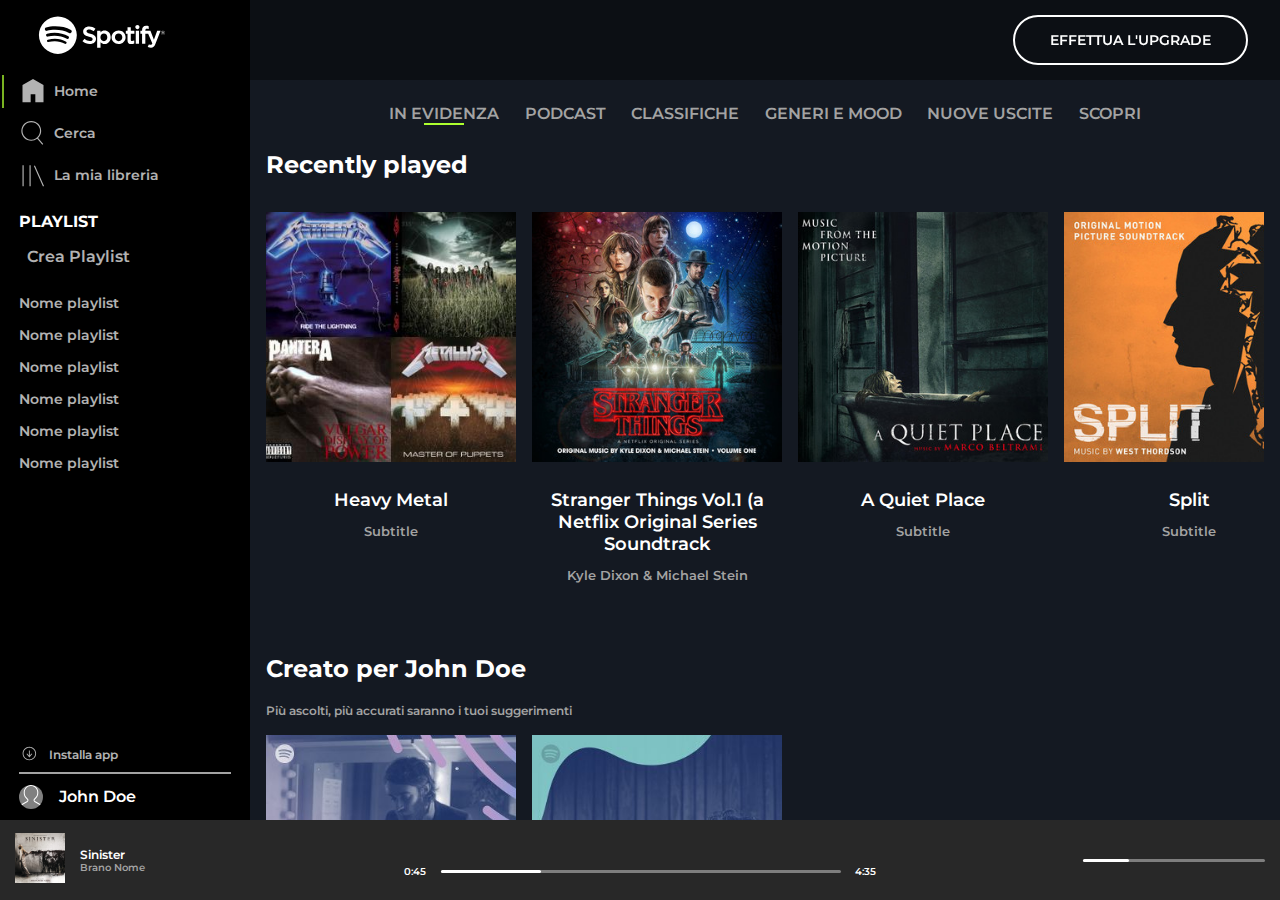
==== commit 9069e349: "piccoli accorgimenti" ====
--- a/index.html
+++ b/index.html
@@ -18,7 +18,9 @@
             <img class="logo-small" src="img/logo-small.svg" alt="">
             <img class="logo hidden-menu" src="img/logo.svg" alt="Logo Spotify">
             <ul class="column flex">
-                <li class="flex hov-item"><img class="icon" src="img/home.svg" alt="">
+                <li class="flex hov-item">
+                    <div class="header-line"></div>
+                    <img class="icon" src="img/home.svg" alt="">
                     <span class="hidden-menu">
                         Home
                     </span>
--- a/css/style.css
+++ b/css/style.css
@@ -40,7 +40,7 @@
 header{
     flex:0 0 250px;
     background-color: rgb(0, 0, 0);
-    height: var(--height-topside);
+    height: calc(100vh - 80px);
     padding-left: 1.2em;
     color: white
 }
@@ -48,9 +48,17 @@
 .logo{
     width: 8em;
     padding: 1em 0;
+    margin-left: 1.2em;
 }
 .logo-small{
     display: none;
+}
+.header-line{
+    border: 1px solid #ADFF2F;
+    height: 80%;
+    margin-left: -1.2em;
+    margin-right: calc(1.2em - 2px);
+    
 }
 header .nav-item{
     align-items: center;
@@ -135,6 +143,7 @@
     right: 0;
     justify-content: flex-end;
     align-items: center;
+    z-index: 1;
 }
 
 .btn{
@@ -158,7 +167,7 @@
     background-color: #141922;
     height: var(--height-topside);
     flex:1 1 0;
-    padding:calc(1em + var(--height-bar)) 2em;
+    padding:calc(1em + var(--height-bar)) 1em;
     color: var(--font-color);
     overflow-y: auto;
 }
@@ -191,12 +200,14 @@
 .track-played{
     padding: 1em 0;
     justify-content: flex-start;
-    flex-wrap: wrap;
+    /* flex-wrap: wrap; */
+    overflow-x: auto;
     
     
 }
 .track-item{
     width: calc(100% / 6 - 1em);
+    min-width: 250px;
     margin: 0 1em 2em 0;
     flex-direction: column;
     text-align: center;
@@ -251,12 +262,12 @@
 /* cambio dispositivi */
 @media screen and (max-width:1100px) and (min-width:701px){
     .track-item{
-        width: calc(100% / 4 - 1em);
+        min-width: 250px;
     }
 }
 @media screen and (max-width:700px){
     .track-item{
-        width: calc(100% / 2 - 1em);
+        min-width: 200px;
     }
 }
 @media screen and (max-width:600px){
@@ -304,8 +315,10 @@
     width: 100%;
     background-color: #282828;
     height: var(--height-bar);
-    position: sticky;
-    overflow-x: auto;
+    position: fixed;
+    bottom: 0;
+    z-index: 1;
+    overflow-x: hidden;
 }
 
 .player-container{
@@ -364,7 +377,7 @@
     font-size: 2em;
 }
 .media-player .fa-play-circle:hover{
-    font-size: 2.2em;
+    transform: scale(1.1);
 }
 .song-bar{
     width: 100%;
